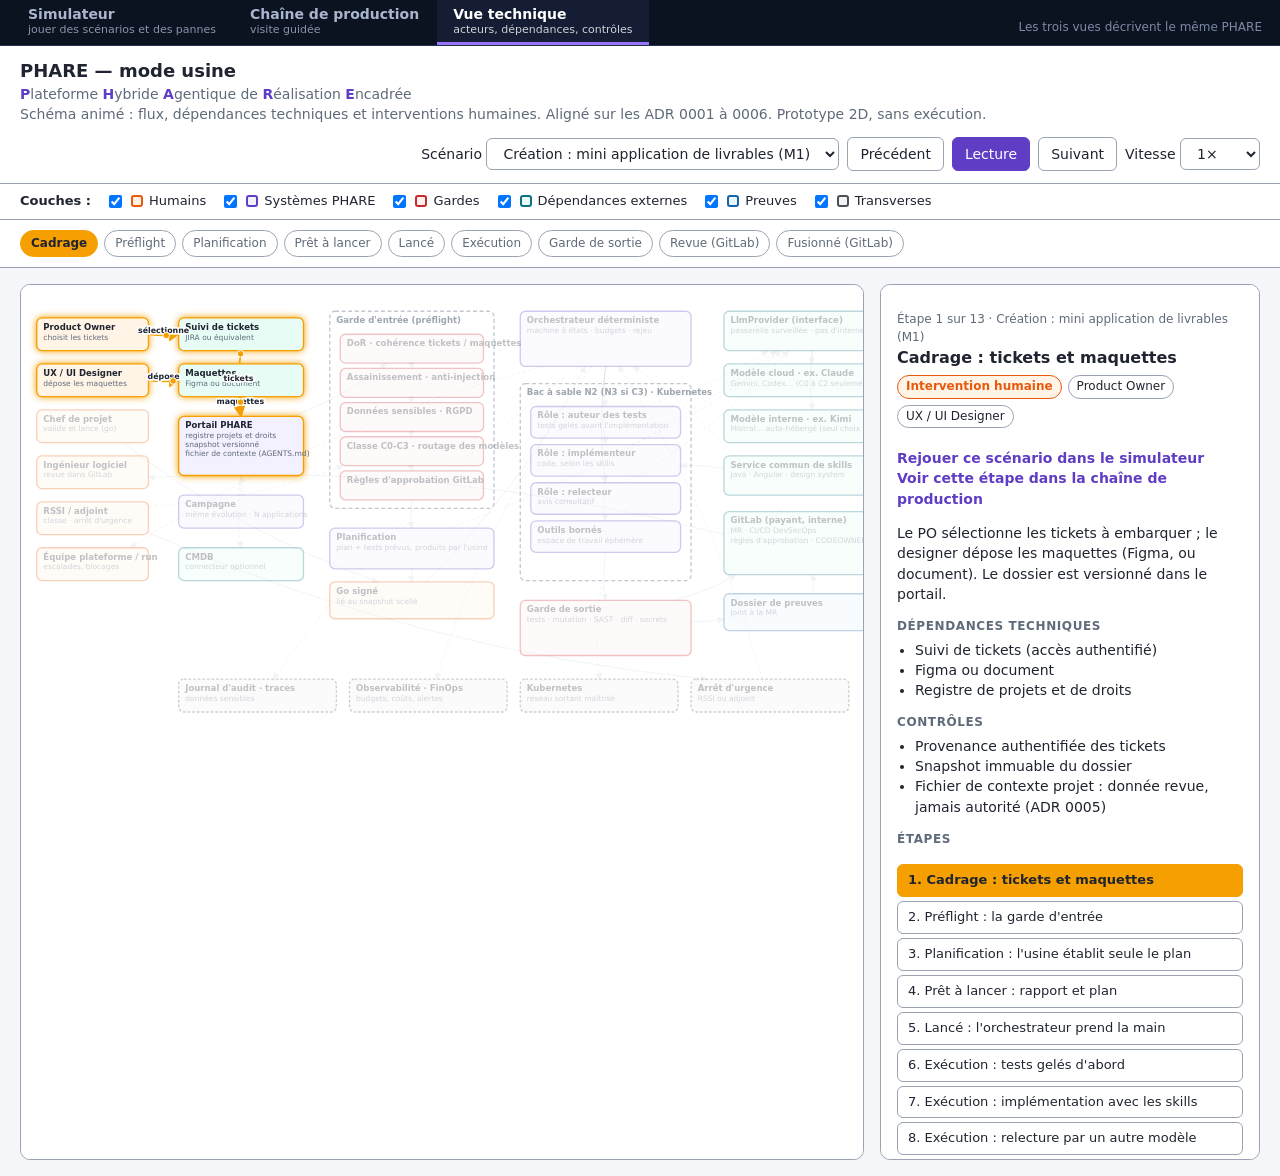
==== index.html @ 9cb36411 "Prototype 2D de PHARE : simulateur, chaîne de production, vue technique Site statique sans dépendanc" ====
<!doctype html>
<html lang="fr">
<head>
<meta charset="utf-8">
<meta name="viewport" content="width=device-width, initial-scale=1">
<title>PHARE — schéma animé du mode usine</title>
<link rel="stylesheet" href="nav.css">
<link rel="stylesheet" href="style.css">
</head>
<body>
<nav class="viewnav" aria-label="Vues du prototype">
  <a href="simulateur.html"><b>Simulateur</b><span>jouer des scénarios et des pannes</span></a>
  <a href="usine.html"><b>Chaîne de production</b><span>visite guidée</span></a>
  <a href="index.html" aria-current="page"><b>Vue technique</b><span>acteurs, dépendances, contrôles</span></a>
  <span class="spacer"></span>
  <span class="hint">Les trois vues décrivent le même PHARE</span>
</nav>
<header>
  <div>
    <h1>PHARE — mode usine</h1>
    <p class="acro"><b>P</b>lateforme <b>H</b>ybride <b>A</b>gentique de <b>R</b>éalisation <b>E</b>ncadrée</p>
    <p>Schéma animé : flux, dépendances techniques et interventions humaines. Aligné sur les ADR 0001 à 0006. Prototype 2D, sans exécution.</p>
  </div>
  <div class="controls">
    <label>Scénario <select id="scenario" aria-label="Scénario"></select></label>
    <button id="prev" type="button">Précédent</button>
    <button id="play" type="button" class="primary">Lecture</button>
    <button id="next" type="button">Suivant</button>
    <label>Vitesse
      <select id="speed" aria-label="Vitesse">
        <option value="0.5">0,5×</option>
        <option value="1" selected>1×</option>
        <option value="2">2×</option>
      </select>
    </label>
  </div>
</header>

<div class="layers" aria-label="Couches affichées">
  <strong>Couches :</strong>
  <label><input type="checkbox" data-layer="human" checked><span class="swatch" style="border-color:var(--human);background:var(--human-bg)"></span> Humains</label>
  <label><input type="checkbox" data-layer="system" checked><span class="swatch" style="border-color:var(--system);background:var(--system-bg)"></span> Systèmes PHARE</label>
  <label><input type="checkbox" data-layer="guard" checked><span class="swatch" style="border-color:var(--guard);background:var(--guard-bg)"></span> Gardes</label>
  <label><input type="checkbox" data-layer="external" checked><span class="swatch" style="border-color:var(--external);background:var(--external-bg)"></span> Dépendances externes</label>
  <label><input type="checkbox" data-layer="data" checked><span class="swatch" style="border-color:var(--data);background:var(--data-bg)"></span> Preuves</label>
  <label><input type="checkbox" data-layer="transverse" checked><span class="swatch" style="border-color:var(--transverse);background:var(--transverse-bg)"></span> Transverses</label>
</div>

<div class="states" id="states" aria-label="États du cycle de vie"></div>

<main>
  <div class="stage">
    <svg id="canvas" viewBox="0 0 1370 690" role="img" aria-label="Schéma du fonctionnement de PHARE"></svg>
  </div>
  <aside class="side">
    <div id="step-count" class="hint"></div>
    <h2 id="step-title"></h2>
    <div id="step-who"></div>
    <p><a id="to-sim" class="xlink" href="simulateur.html">Rejouer ce scénario dans le simulateur</a><br><a id="to-usine" class="xlink" href="usine.html">Voir cette étape dans la chaîne de production</a></p>
    <p id="step-text"></p>
    <h3>Dépendances techniques</h3>
    <ul id="step-deps"></ul>
    <h3>Contrôles</h3>
    <ul id="step-ctrl"></ul>
    <h3>Étapes</h3>
    <div class="steps" id="step-list"></div>
    <p class="hint">Raccourcis : flèches gauche et droite, barre d'espace pour la lecture.</p>
  </aside>
</main>

<script src="data.js"></script>
<script src="app.js"></script>
</body>
</html>
---- nav.css ----
/* Barre de navigation commune aux trois vues du prototype */
.viewnav { display: flex; flex-wrap: wrap; align-items: stretch; gap: 2px; padding: 0 12px; background: #0b1220; border-bottom: 1px solid #26334f; font: 14px/1.2 system-ui, -apple-system, "Segoe UI", Roboto, sans-serif; z-index: 20; }
.viewnav a { display: flex; flex-direction: column; justify-content: center; padding: 6px 16px; color: #aab6cf; text-decoration: none; border-bottom: 3px solid transparent; }
.viewnav a b { font-size: 14px; color: inherit; }
.viewnav a span { font-size: 11px; opacity: .8; }
.viewnav a:hover { color: #fff; background: #111a2e; }
.viewnav a[aria-current="page"] { color: #fff; border-bottom-color: #9775fa; background: #141d33; }
.viewnav .spacer { flex: 1; }
.viewnav .hint { align-self: center; color: #7d8aa6; font-size: 12px; padding-right: 6px; }
@media (max-width: 640px) { .viewnav a span { display: none; } .viewnav .hint { display: none; } }
---- style.css ----
:root {
  --bg: #f5f6fa;
  --panel: #ffffff;
  --ink: #1f2430;
  --muted: #5f6b7a;
  --line: #9aa3b2;
  --human: #e8590c;
  --human-bg: #fff4e6;
  --system: #5f3dc4;
  --system-bg: #f3f0ff;
  --guard: #c92a2a;
  --guard-bg: #fff0f0;
  --external: #0b7285;
  --external-bg: #e6fcf5;
  --data: #1864ab;
  --data-bg: #e7f5ff;
  --transverse: #495057;
  --transverse-bg: #f1f3f5;
  --active: #f59f00;
}
@media (prefers-color-scheme: dark) {
  :root {
    --bg: #12151c; --panel: #1b2029; --ink: #e8ebf2; --muted: #9aa5b5; --line: #6b7587;
    --human-bg: #3a2414; --system-bg: #24204a; --guard-bg: #3a1818; --external-bg: #12302c; --data-bg: #14283f; --transverse-bg: #262b34;
  }
}
* { box-sizing: border-box; }
body { margin: 0; background: var(--bg); color: var(--ink); font: 14px/1.45 system-ui, -apple-system, "Segoe UI", Roboto, sans-serif; }
header { padding: 12px 20px; display: flex; flex-wrap: wrap; gap: 12px 24px; align-items: center; border-bottom: 1px solid var(--line); background: var(--panel); }
header h1 { margin: 0; font-size: 18px; }
header p { margin: 0; color: var(--muted); }
.controls { display: flex; flex-wrap: wrap; gap: 8px; align-items: center; margin-left: auto; }
button, select { font: inherit; padding: 6px 12px; border: 1px solid var(--line); border-radius: 6px; background: var(--panel); color: var(--ink); cursor: pointer; }
button:hover, select:hover { border-color: var(--active); }
button.primary { background: var(--system); color: #fff; border-color: var(--system); }
.layers { display: flex; flex-wrap: wrap; gap: 4px 14px; padding: 8px 20px; border-bottom: 1px solid var(--line); background: var(--panel); font-size: 13px; }
.layers label { display: inline-flex; align-items: center; gap: 6px; cursor: pointer; }
.swatch { width: 12px; height: 12px; border-radius: 3px; border: 2px solid; display: inline-block; }
.states { display: flex; flex-wrap: wrap; gap: 6px; padding: 10px 20px; background: var(--panel); border-bottom: 1px solid var(--line); }
.state { padding: 4px 10px; border-radius: 999px; border: 1px solid var(--line); color: var(--muted); font-size: 12px; }
.state.past { background: var(--system-bg); color: var(--system); border-color: var(--system); }
.state.current { background: var(--active); color: #1f2430; border-color: var(--active); font-weight: 600; }
main { display: grid; grid-template-columns: minmax(0, 1fr) 380px; gap: 16px; padding: 16px 20px; }
@media (max-width: 1100px) { main { grid-template-columns: 1fr; } }
.stage { background: var(--panel); border: 1px solid var(--line); border-radius: 10px; overflow: auto; }
svg { display: block; width: 100%; height: auto; min-width: 900px; }
.side { background: var(--panel); border: 1px solid var(--line); border-radius: 10px; padding: 16px; align-self: start; position: sticky; top: 12px; max-height: calc(100vh - 24px); overflow: auto; }
.side h2 { margin: 0 0 6px; font-size: 16px; }
.badge { display: inline-block; padding: 2px 8px; border-radius: 999px; font-size: 12px; margin: 0 6px 6px 0; border: 1px solid var(--line); }
.badge.human { background: var(--human-bg); color: var(--human); border-color: var(--human); font-weight: 600; }
.badge.auto { background: var(--system-bg); color: var(--system); border-color: var(--system); }
.side h3 { margin: 14px 0 4px; font-size: 12px; text-transform: uppercase; letter-spacing: .05em; color: var(--muted); }
.side ul { margin: 0; padding-left: 18px; }
.steps { margin-top: 16px; display: grid; gap: 4px; }
.steps button { text-align: left; padding: 6px 10px; font-size: 13px; }
.steps button.on { border-color: var(--active); background: var(--active); color: #1f2430; font-weight: 600; }
.hint { color: var(--muted); font-size: 12px; margin-top: 10px; }
.xlink { color: var(--system); font-weight: 700; text-decoration: none; }
.xlink:hover { text-decoration: underline; }

/* SVG */
.node rect { stroke-width: 2; rx: 8; transition: opacity .25s, filter .25s; }
.node text { fill: var(--ink); font-size: 13px; pointer-events: none; }
.node .sub { fill: var(--muted); font-size: 11.5px; }
.node.k-human rect { fill: var(--human-bg); stroke: var(--human); }
.node.k-system rect { fill: var(--system-bg); stroke: var(--system); }
.node.k-guard rect { fill: var(--guard-bg); stroke: var(--guard); }
.node.k-external rect { fill: var(--external-bg); stroke: var(--external); }
.node.k-data rect { fill: var(--data-bg); stroke: var(--data); }
.node.k-transverse rect { fill: var(--transverse-bg); stroke: var(--transverse); stroke-dasharray: 4 3; }
.node.k-container rect { fill: none; stroke: var(--line); stroke-dasharray: 6 4; }
.node.k-container text { fill: var(--muted); font-weight: 600; }
.edge { fill: none; stroke: var(--line); stroke-width: 1.5; opacity: .55; }
.edge.dashed { stroke-dasharray: 5 4; }
.edge-label { fill: var(--ink); font-size: 12px; font-weight: 600; opacity: 0; transition: opacity .2s; paint-order: stroke; stroke: var(--panel); stroke-width: 5px; stroke-linejoin: round; }
svg.has-active .node { opacity: .28; }
svg.has-active .node.active { opacity: 1; }
svg.has-active .node.active rect { filter: drop-shadow(0 0 6px var(--active)); stroke: var(--active); }
svg.has-active .node.k-container.active rect { filter: none; }
svg.has-active .node.k-container { opacity: .6; }
svg.has-active .edge { opacity: .12; }
svg.has-active .edge.active { opacity: 1; stroke: var(--active); stroke-width: 2.5; }
svg.has-active .edge-label.active { opacity: 1; }
.node.k-human.active rect { animation: pulse 1.4s ease-in-out infinite; }
@keyframes pulse { 0%,100% { stroke-width: 2; } 50% { stroke-width: 5; } }
.dot { fill: var(--active); stroke: #fff; stroke-width: 1.5; }
svg.hide-human .node.k-human, svg.hide-system .node.k-system, svg.hide-guard .node.k-guard,
svg.hide-external .node.k-external, svg.hide-data .node.k-data, svg.hide-transverse .node.k-transverse { display: none; }
svg.hide-human .edge.f-human, svg.hide-system .edge.f-system, svg.hide-guard .edge.f-guard,
svg.hide-external .edge.f-external, svg.hide-data .edge.f-data, svg.hide-transverse .edge.f-transverse { display: none; }
@media (prefers-reduced-motion: reduce) { .node.k-human.active rect { animation: none; } }

header p.acro b { color: var(--system); font-weight: 800; }
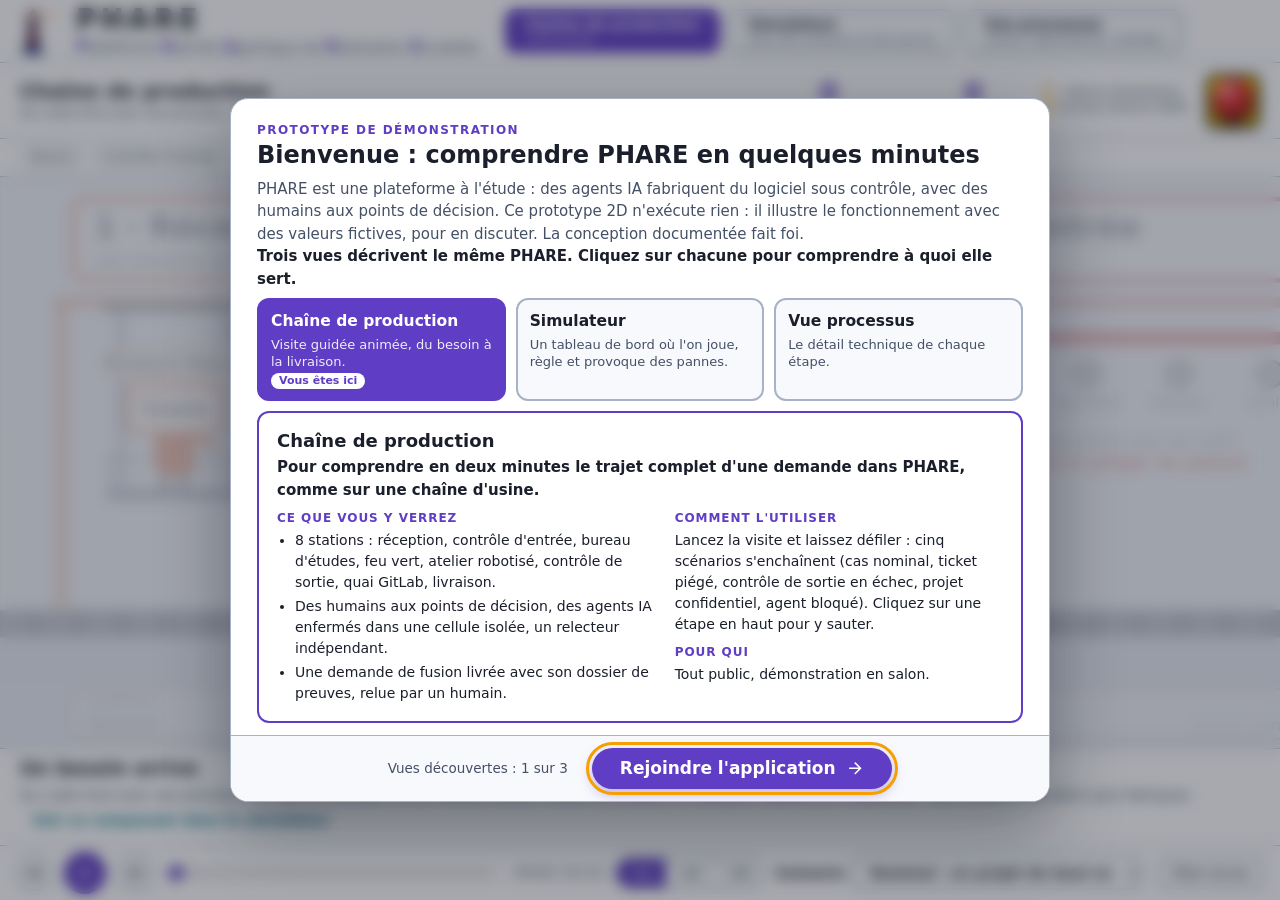
==== commit 100ce1a7: "Refonte des trois vues : gabarit commun, lecteur partagé, accueil modal - La chaîne de production de" ====
--- a/index.html
+++ b/index.html
@@ -3,72 +3,54 @@
 <head>
 <meta charset="utf-8">
 <meta name="viewport" content="width=device-width, initial-scale=1">
-<title>PHARE — schéma animé du mode usine</title>
-<link rel="stylesheet" href="nav.css">
-<link rel="stylesheet" href="style.css">
+<title>PHARE — l'usine de développement</title>
+<link rel="icon" type="image/svg+xml" href="phare_icon.svg">
+<link rel="stylesheet" href="shell.css">
+<link rel="stylesheet" href="usine.css">
 </head>
 <body>
-<nav class="viewnav" aria-label="Vues du prototype">
-  <a href="simulateur.html"><b>Simulateur</b><span>jouer des scénarios et des pannes</span></a>
-  <a href="usine.html"><b>Chaîne de production</b><span>visite guidée</span></a>
-  <a href="index.html" aria-current="page"><b>Vue technique</b><span>acteurs, dépendances, contrôles</span></a>
-  <span class="spacer"></span>
-  <span class="hint">Les trois vues décrivent le même PHARE</span>
-</nav>
-<header>
-  <div>
-    <h1>PHARE — mode usine</h1>
-    <p class="acro"><b>P</b>lateforme <b>H</b>ybride <b>A</b>gentique de <b>R</b>éalisation <b>E</b>ncadrée</p>
-    <p>Schéma animé : flux, dépendances techniques et interventions humaines. Aligné sur les ADR 0001 à 0006. Prototype 2D, sans exécution.</p>
+<div id="site-header"></div>
+<header class="viewbar">
+  <div class="viewbar-title">
+    <h1>Chaîne de production</h1>
+    <p>Du code livré avec ses preuves, relu par un humain</p>
   </div>
-  <div class="controls">
-    <label>Scénario <select id="scenario" aria-label="Scénario"></select></label>
-    <button id="prev" type="button">Précédent</button>
-    <button id="play" type="button" class="primary">Lecture</button>
-    <button id="next" type="button">Suivant</button>
-    <label>Vitesse
-      <select id="speed" aria-label="Vitesse">
-        <option value="0.5">0,5×</option>
-        <option value="1" selected>1×</option>
-        <option value="2">2×</option>
-      </select>
-    </label>
+  <div class="viewbar-right">
+    <div class="counters">
+      <div><span id="c-human">0</span><small>interventions humaines</small></div>
+      <div><span id="c-check">0</span><small>contrôles franchis</small></div>
+      <div class="fake">valeurs illustratives,<br>aucune mesure réelle</div>
+    </div>
+    <div class="room">
+      <div class="plate"><button id="stop" type="button" class="cap" title="Arrêt d'urgence (RSSI ou adjoint)" aria-label="Arrêt d'urgence"></button></div>
+      <small>Arrêt d'urgence · RSSI ou adjoint</small>
+    </div>
   </div>
 </header>
+<div class="states" id="states" aria-label="Étapes de la fabrication"></div>
 
-<div class="layers" aria-label="Couches affichées">
-  <strong>Couches :</strong>
-  <label><input type="checkbox" data-layer="human" checked><span class="swatch" style="border-color:var(--human);background:var(--human-bg)"></span> Humains</label>
-  <label><input type="checkbox" data-layer="system" checked><span class="swatch" style="border-color:var(--system);background:var(--system-bg)"></span> Systèmes PHARE</label>
-  <label><input type="checkbox" data-layer="guard" checked><span class="swatch" style="border-color:var(--guard);background:var(--guard-bg)"></span> Gardes</label>
-  <label><input type="checkbox" data-layer="external" checked><span class="swatch" style="border-color:var(--external);background:var(--external-bg)"></span> Dépendances externes</label>
-  <label><input type="checkbox" data-layer="data" checked><span class="swatch" style="border-color:var(--data);background:var(--data-bg)"></span> Preuves</label>
-  <label><input type="checkbox" data-layer="transverse" checked><span class="swatch" style="border-color:var(--transverse);background:var(--transverse-bg)"></span> Transverses</label>
+<div id="stagewrap" class="stagewrap">
+  <div id="viewport" class="viewport" aria-label="Chaîne de production, faire défiler horizontalement">
+    <svg id="scene" role="img" aria-label="Chaîne de production du logiciel : réception, contrôle d'entrée, bureau d'études, feu vert, atelier robotisé, contrôle de sortie, quai GitLab, livraison"></svg>
+  </div>
 </div>
 
-<div class="states" id="states" aria-label="États du cycle de vie"></div>
+<div id="transition" class="transition" aria-live="polite">
+  <div class="tcard"><small id="t-count"></small><strong id="t-title"></strong><span id="t-sub"></span><i></i></div>
+</div>
 
-<main>
-  <div class="stage">
-    <svg id="canvas" viewBox="0 0 1370 690" role="img" aria-label="Schéma du fonctionnement de PHARE"></svg>
+<div id="banner" class="banner" hidden>ARRÊT D'URGENCE : la chaîne est à l'arrêt, rien ne part.</div>
+
+<footer class="hud bottom">
+  <div class="caption">
+    <strong id="cap-title"></strong>
+    <span id="cap-sub"></span>
+    <a id="cap-link" class="link" href="simulateur.html">Voir ce composant dans le simulateur</a>
   </div>
-  <aside class="side">
-    <div id="step-count" class="hint"></div>
-    <h2 id="step-title"></h2>
-    <div id="step-who"></div>
-    <p><a id="to-sim" class="xlink" href="simulateur.html">Rejouer ce scénario dans le simulateur</a><br><a id="to-usine" class="xlink" href="usine.html">Voir cette étape dans la chaîne de production</a></p>
-    <p id="step-text"></p>
-    <h3>Dépendances techniques</h3>
-    <ul id="step-deps"></ul>
-    <h3>Contrôles</h3>
-    <ul id="step-ctrl"></ul>
-    <h3>Étapes</h3>
-    <div class="steps" id="step-list"></div>
-    <p class="hint">Raccourcis : flèches gauche et droite, barre d'espace pour la lecture.</p>
-  </aside>
-</main>
+  <div id="player"></div>
+</footer>
 
-<script src="data.js"></script>
-<script src="app.js"></script>
+<script src="shell.js"></script>
+<script src="usine.js"></script>
 </body>
 </html>
--- a/shell.css
+++ b/shell.css
@@ -0,0 +1,125 @@
+/* Éléments communs aux trois vues : barre de navigation (marque PHARE en tête) et lecteur façon vidéo. Thème blanc. */
+:root {
+  --sh-ink: #1a1f2b; --sh-muted: #445066; --sh-line: #a7b2c7; --sh-panel: #ffffff; --sh-soft: #f8f9fc;
+  --sh-accent: #5f3dc4; --sh-accent-bg: #f3f0ff; --sh-focus: #f59f00;
+  color-scheme: light;
+}
+
+/* ---------- Barre de navigation ---------- */
+.shell { display: flex; flex-wrap: wrap; align-items: center; gap: 6px 26px; padding: 6px 18px; background: var(--sh-panel); border-bottom: 1px solid var(--sh-line); font: 14px/1.2 system-ui, -apple-system, "Segoe UI", Roboto, sans-serif; color: var(--sh-ink); z-index: 20; }
+.shell-brand { display: flex; align-items: center; gap: 12px; color: var(--sh-ink); text-decoration: none; }
+.shell-logo-img { display: block; width: 46px; height: 47px; flex: none; }
+.shell-brandtext { display: flex; flex-direction: column; }
+.shell-logo { font-size: 28px; font-weight: 800; letter-spacing: .14em; line-height: 1; }
+.shell-acro { margin-top: 4px; font-size: 14px; color: var(--sh-muted); letter-spacing: .01em; }
+.shell-acro b { color: var(--sh-accent); font-weight: 800; font-size: 15px; }
+.shell-nav { display: flex; flex-wrap: wrap; gap: 8px; }
+.shell-nav a { display: flex; flex-direction: column; justify-content: center; padding: 5px 18px; border: 2px solid var(--sh-line); border-radius: 10px; background: var(--sh-soft); color: var(--sh-ink); text-decoration: none; box-shadow: 0 2px 0 rgba(31, 36, 48, .12); transition: transform .12s, box-shadow .12s, border-color .12s, background .12s; }
+.shell-nav a b { font-size: 14.5px; }
+.shell-nav a span { font-size: 11px; color: var(--sh-muted); }
+.shell-nav a:not([aria-current]):hover { border-color: var(--sh-accent); background: var(--sh-accent-bg); transform: translateY(-1px); box-shadow: 0 3px 0 rgba(95, 61, 196, .35); }
+.shell-nav a:not([aria-current]):active { transform: translateY(1px); box-shadow: none; }
+.shell-nav a[aria-current="page"] { background: var(--sh-accent); border-color: var(--sh-accent); color: #fff; box-shadow: none; cursor: default; }
+.shell-nav a[aria-current="page"] span { color: rgba(255, 255, 255, .85); }
+.shell-nav a:focus-visible, .shell-brand:focus-visible { outline: 3px solid var(--sh-focus); outline-offset: 2px; }
+.shell-hint { margin-left: auto; color: var(--sh-muted); font-size: 12px; }
+@media (max-width: 1500px) { .shell-hint { display: none; } }
+@media (max-width: 760px) { .shell-nav a span { display: none; } .shell-nav a { padding: 7px 12px; } .shell-acro { display: none; } }
+@media (max-height: 760px) { .shell { padding: 4px 16px; } .shell-logo { font-size: 22px; } .shell-logo-img { width: 38px; height: 39px; } .shell-acro { font-size: 12.5px; margin-top: 2px; } .shell-nav a { padding: 4px 14px; } }
+
+/* ---------- Lecteur : précédent, lecture, suivant, curseur, temps, vitesses ---------- */
+.player { display: flex; flex-wrap: wrap; align-items: center; gap: 6px 12px; padding: 6px 16px; background: var(--sh-panel); border-top: 1px solid var(--sh-line); font: 14px/1.2 system-ui, -apple-system, "Segoe UI", Roboto, sans-serif; color: var(--sh-ink); }
+.player .pbtn { display: grid; place-items: center; width: 36px; height: 36px; padding: 0; border: 2px solid var(--sh-line); border-radius: 50%; background: var(--sh-panel); color: var(--sh-ink); cursor: pointer; }
+.player .pbtn svg { width: 20px; height: 20px; min-width: 0; fill: currentColor; pointer-events: none; }
+.player .pbtn:hover:not(:disabled) { border-color: var(--sh-accent); color: var(--sh-accent); }
+.player .pbtn:disabled { opacity: .35; cursor: default; }
+.player .pbtn.main { width: 42px; height: 42px; background: var(--sh-accent); border-color: var(--sh-accent); color: #fff; }
+.player .pbtn.main:hover { background: #4c2fa8; border-color: #4c2fa8; color: #fff; }
+.player .pbtn:focus-visible, .player .pspeed button:focus-visible { outline: 3px solid var(--sh-focus); outline-offset: 2px; }
+.player .pscrub { flex: 1 1 220px; min-width: 120px; accent-color: var(--sh-accent); }
+.player .pclock { min-width: 96px; text-align: right; color: var(--sh-muted); font-size: 13px; font-variant-numeric: tabular-nums; }
+.player .pspeed { display: inline-flex; border: 2px solid var(--sh-line); border-radius: 999px; overflow: hidden; }
+.player .pspeed button { padding: 6px 13px; border: 0; border-radius: 0; background: var(--sh-panel); color: var(--sh-muted); font-weight: 700; cursor: pointer; }
+.player .pspeed button + button { border-left: 1px solid var(--sh-line); }
+.player .pspeed button:hover { background: var(--sh-accent-bg); color: var(--sh-accent); }
+.player .pspeed button.on { background: var(--sh-accent); color: #fff; }
+.player-extras { display: flex; flex-wrap: wrap; align-items: center; gap: 8px 16px; margin-left: auto; }
+.player-extras label { display: inline-flex; align-items: center; gap: 6px; color: var(--sh-ink); }
+@media (max-height: 760px) { .player { padding: 5px 14px; } .player .pbtn { width: 34px; height: 34px; } .player .pbtn.main { width: 40px; height: 40px; } }
+@media (prefers-reduced-motion: reduce) { .shell-nav a { transition: none; } }
+
+/* ---------- Barre de la vue (même place, même aspect sur les trois pages) ---------- */
+.viewbar { display: flex; flex-wrap: wrap; align-items: center; gap: 6px 24px; min-height: 76px; padding: 6px 20px; background: var(--sh-panel); border-bottom: 1px solid var(--sh-line); font: 14px/1.3 system-ui, -apple-system, "Segoe UI", Roboto, sans-serif; color: var(--sh-ink); }
+.viewbar-title { flex: 0 1 340px; min-width: 0; }
+.viewbar .viewbar-title h1 { margin: 0; font-size: 20px; letter-spacing: .02em; line-height: 1.2; }
+.viewbar .viewbar-title p { margin: 2px 0 0; color: var(--sh-muted); font-size: 13px; line-height: 1.3; }
+.viewbar-right { flex: 1 1 520px; display: flex; flex-wrap: wrap; align-items: center; justify-content: flex-end; gap: 6px 18px; min-width: 0; }
+
+/* ---------- Bandeau des étapes du cycle de vie ---------- */
+.states { display: flex; flex-wrap: wrap; gap: 6px; padding: 6px 20px; background: var(--sh-panel); border-bottom: 1px solid var(--sh-line); font: 13px/1.3 system-ui, -apple-system, "Segoe UI", Roboto, sans-serif; z-index: 4; }
+.states .state { padding: 3px 10px; border-radius: 999px; border: 1px solid var(--sh-line); background: var(--sh-panel); color: var(--sh-muted); font: inherit; font-size: 13px; line-height: 1.3; }
+.states button.state { cursor: pointer; }
+.states button.state:hover:not(:disabled) { border-color: var(--sh-accent); color: var(--sh-accent); background: var(--sh-accent-bg); }
+.states button.state:focus-visible { outline: 3px solid var(--sh-focus); outline-offset: 2px; }
+.states button.state:disabled { opacity: .45; cursor: default; }
+.states .state.past { background: var(--sh-accent-bg); color: var(--sh-accent); border-color: var(--sh-accent); }
+.states .state.current, .states button.state.current:hover:not(:disabled) { background: var(--sh-focus); color: #1f2430; border-color: var(--sh-focus); font-weight: 700; }
+
+/* ---------- Commandes à droite du lecteur : scénario, option propre à la vue, plein écran ---------- */
+.player .player-extras select, .player .player-extras .pfull { padding: 6px 12px; border: 2px solid var(--sh-line); border-radius: 8px; background: var(--sh-panel); color: var(--sh-ink); font: inherit; cursor: pointer; }
+.player .player-extras select { width: 290px; }
+.player .player-extras select:hover, .player .player-extras .pfull:hover { border-color: var(--sh-accent); }
+.player .player-extras select:focus-visible, .player .player-extras .pfull:focus-visible { outline: 3px solid var(--sh-focus); outline-offset: 2px; }
+.player .player-extras .pscen { display: inline-flex; align-items: center; gap: 8px; color: var(--sh-ink); font-weight: 600; }
+.player .player-extras .chk { color: var(--sh-ink); font-size: 14px; }
+
+/* ---------- Bouton de lancement, centré sur la scène à l'entrée (même composant sur les trois vues) ---------- */
+.cta-host { position: relative; }
+.cta-veil { position: absolute; inset: 0; z-index: 15; display: flex; flex-direction: column; align-items: center; justify-content: center; gap: 22px; padding: 12px; overflow: auto; background: rgba(244, 246, 251, .72); pointer-events: none; }
+.cta-veil[hidden] { display: none; }
+.cta-btn { pointer-events: auto; display: inline-flex; align-items: center; gap: 14px; padding: 18px 42px; border: 0; border-radius: 999px; background: var(--sh-accent); color: #fff; font: 800 clamp(20px, 2.2vw, 30px)/1 system-ui, -apple-system, "Segoe UI", Roboto, sans-serif; cursor: pointer; box-shadow: 0 10px 30px rgba(95, 61, 196, .45), 0 0 0 6px rgba(95, 61, 196, .2); animation: ctapulse 2s ease-in-out infinite; }
+.cta-btn svg { width: 1.15em; height: 1.15em; min-width: 0; fill: #fff; }
+.cta-btn:hover { background: #4c2fa8; }
+.cta-btn:focus-visible { outline: 4px solid var(--sh-focus); outline-offset: 4px; }
+@keyframes ctapulse { 0%, 100% { box-shadow: 0 10px 30px rgba(95, 61, 196, .45), 0 0 0 6px rgba(95, 61, 196, .2); } 50% { box-shadow: 0 10px 30px rgba(95, 61, 196, .45), 0 0 0 16px rgba(95, 61, 196, .1); } }
+@media (prefers-reduced-motion: reduce) { .cta-btn { animation: none; } }
+
+/* ---------- Fenêtre d'accueil (modale, première arrivée) : la page derrière est floutée ---------- */
+.onb-screen { position: fixed; inset: 0; z-index: 60; display: flex; align-items: center; justify-content: center; padding: 16px; background: rgba(26, 31, 43, .38); -webkit-backdrop-filter: blur(7px); backdrop-filter: blur(7px); font: 15px/1.5 system-ui, -apple-system, "Segoe UI", Roboto, sans-serif; color: var(--sh-ink); }
+.onb-screen[hidden] { display: none; }
+.onb-modal { display: flex; flex-direction: column; width: min(820px, 100%); max-height: 100%; background: var(--sh-panel); border: 1px solid var(--sh-line); border-radius: 18px; box-shadow: 0 24px 70px rgba(15, 20, 35, .4); overflow: hidden; }
+.onb-body { flex: 1; min-height: 0; overflow: auto; padding: 22px 26px 12px; }
+.onb-inner p { margin: 0; }
+.onb-kicker { color: var(--sh-accent); font-size: 12px; font-weight: 800; letter-spacing: .12em; text-transform: uppercase; }
+.onb-inner .onb-title { margin: 2px 0 8px; font-size: 24px; line-height: 1.2; }
+.onb-why { color: var(--sh-muted); }
+.onb-ask { margin-top: 12px; font-weight: 700; }
+.onb-tabs { display: grid; grid-template-columns: repeat(3, 1fr); gap: 10px; margin-top: 8px; }
+.onb-tab { position: relative; display: flex; flex-direction: column; align-items: flex-start; gap: 2px; min-height: 78px; padding: 10px 12px; border: 2px solid var(--sh-line); border-radius: 12px; background: var(--sh-soft); color: var(--sh-ink); font: inherit; text-align: left; cursor: pointer; transition: border-color .12s, background .12s; }
+.onb-tab b { font-size: 15.5px; }
+.onb-tab span { color: var(--sh-muted); font-size: 13px; line-height: 1.35; }
+.onb-tab em { margin-top: auto; padding: 0 8px; border-radius: 999px; background: var(--sh-ink); color: #fff; font-size: 11px; font-style: normal; font-weight: 700; }
+.onb-tab:hover { border-color: var(--sh-accent); background: var(--sh-accent-bg); }
+.onb-tab.sel { border-color: var(--sh-accent); background: var(--sh-accent); color: #fff; }
+.onb-tab.sel span { color: rgba(255, 255, 255, .9); }
+.onb-tab.sel em { background: #fff; color: var(--sh-accent); }
+.onb-tab.seen:not(.sel)::after { content: "\2713  lu"; position: absolute; top: 8px; right: 10px; color: #2b8a3e; font-size: 12px; font-weight: 800; }
+.onb-tab:focus-visible, .onb-go:focus-visible, .onb-open:focus-visible { outline: 3px solid var(--sh-focus); outline-offset: 3px; }
+.onb-panel { margin-top: 10px; padding: 14px 18px; border: 2px solid var(--sh-accent); border-radius: 12px; background: var(--sh-panel); }
+.onb-panel h3 { margin: 0 0 2px; font-size: 18px; }
+.onb-lead { font-weight: 600; }
+.onb-cols { display: grid; grid-template-columns: 1.15fr 1fr; gap: 20px; margin-top: 8px; font-size: 14px; }
+.onb-cols h4 { margin: 8px 0 3px; color: var(--sh-accent); font-size: 12px; letter-spacing: .08em; text-transform: uppercase; }
+.onb-cols h4:first-child { margin-top: 0; }
+.onb-cols ul { margin: 0; padding-left: 18px; }
+.onb-cols li { margin-bottom: 3px; }
+.onb-cols p { margin: 0; }
+.onb-open { display: inline-block; margin-top: 8px; color: var(--sh-accent); font-weight: 700; font-size: 14px; }
+.onb-foot { flex: none; display: flex; flex-wrap: wrap; align-items: center; justify-content: center; gap: 10px 24px; padding: 12px 24px; background: var(--sh-soft); border-top: 1px solid var(--sh-line); }
+.onb-count { color: var(--sh-muted); font-size: 13.5px; }
+.onb-go { display: inline-flex; align-items: center; gap: 10px; padding: 11px 28px; border: 0; border-radius: 999px; background: var(--sh-accent); color: #fff; font: 800 17px/1 system-ui, -apple-system, "Segoe UI", Roboto, sans-serif; cursor: pointer; box-shadow: 0 5px 14px rgba(95, 61, 196, .4); }
+.onb-go:hover { background: #4c2fa8; }
+.onb-go svg { width: 1.1em; height: 1.1em; min-width: 0; fill: #fff; }
+@media (max-height: 700px) { .onb-body { padding: 14px 20px 8px; } .onb-inner .onb-title { font-size: 20px; } .onb-ask { margin-top: 8px; } .onb-tab { min-height: 64px; } .onb-tab span { display: none; } }
+@media (max-width: 720px) { .onb-tabs, .onb-cols { grid-template-columns: 1fr; } }
+@media (prefers-reduced-motion: reduce) { .onb-tab { transition: none; } }
--- a/usine.css
+++ b/usine.css
@@ -0,0 +1,68 @@
+:root {
+  --ink: #1a1f2b; --muted: #445066; --bg: #eef1f7; --panel: #ffffff; --line: #a7b2c7;
+  --human: #d9480f; --system: #5f3dc4; --guard: #c92a2a; --ext: #0b7285; --ok: #2b8a3e; --accent: #f59f00;
+}
+* { box-sizing: border-box; }
+html, body { height: 100%; margin: 0; }
+body { background: var(--bg); color: var(--ink); font: 16px/1.4 system-ui, -apple-system, "Segoe UI", Roboto, sans-serif; display: flex; flex-direction: column; overflow: hidden; }
+
+.hud { background: var(--panel); border-color: var(--line); border-style: solid; border-width: 0; padding: 6px 20px; display: flex; flex-wrap: wrap; gap: 6px 18px; align-items: center; z-index: 5; }
+.hud.top { border-bottom-width: 1px; }
+.hud.bottom { border-top-width: 1px; flex-direction: column; flex-wrap: nowrap; align-items: stretch; gap: 0; padding: 0; }
+.hud.bottom > * { flex: none; }
+.hud.bottom .caption { padding: 8px 20px 4px; }
+.counters { display: flex; gap: 20px; }
+.counters div { text-align: center; line-height: 1.1; }
+.counters span { display: block; font-size: 26px; font-weight: 800; color: var(--system); }
+.counters small { color: var(--muted); font-size: 12px; }
+.room { text-align: center; display: flex; flex-direction: column; align-items: center; }
+.room small { display: none; }
+.plate { width: 54px; height: 54px; border-radius: 9px; background: #f2c200; border: 3px solid #161616; display: grid; place-items: center; box-shadow: 0 3px 8px rgba(0,0,0,.25); }
+.cap { width: 40px; height: 40px; border: 0; padding: 0; border-radius: 50%; cursor: pointer; background: radial-gradient(circle at 34% 28%, #ff9a9a 0%, #e03131 38%, #a61e1e 72%, #7a1212 100%); box-shadow: 0 5px 0 #5c0d0d, 0 8px 8px rgba(0,0,0,.4); transform: translateY(-3px); transition: transform .09s, box-shadow .09s; }
+.cap:active, .cap.latched { transform: translateY(3px); box-shadow: 0 1px 0 #5c0d0d, 0 2px 4px rgba(0,0,0,.4); }
+.cap.latched { filter: brightness(.85); }
+
+.stagewrap { flex: 1; min-height: 0; display: flex; flex-direction: column; }
+.viewport { flex: 1; min-height: 0; overflow-x: auto; overflow-y: hidden; cursor: grab; background: linear-gradient(#eef1f7, #e3e8f2); scrollbar-width: thin; }
+.viewport.dragging { cursor: grabbing; }
+.viewport.stopped { filter: saturate(.4) brightness(.9); }
+svg { display: block; }
+
+.caption { font-size: 20px; line-height: 1.25; }
+.caption strong { display: block; font-size: 24px; }
+.caption span { color: var(--muted); font-size: 16px; }
+button, select { font: inherit; padding: 8px 14px; border: 2px solid var(--line); border-radius: 8px; background: var(--panel); color: var(--ink); cursor: pointer; }
+button:hover, select:hover { border-color: var(--accent); }
+.link { color: var(--ext); font-weight: 700; text-decoration: none; padding: 8px 6px; }
+.caption .link { display: inline-block; font-size: 14px; margin-left: 12px; padding: 0; }
+.caption .link:hover { text-decoration: underline; }
+
+.banner { position: fixed; top: 150px; left: 50%; transform: translateX(-50%); background: var(--guard); color: #fff; padding: 12px 22px; border-radius: 10px; font-weight: 800; font-size: 22px; z-index: 10; box-shadow: 0 6px 20px rgba(0,0,0,.3); }
+[hidden] { display: none !important; }
+
+/* Éléments du schéma */
+.sign-title { font-size: 34px; font-weight: 800; fill: var(--ink); }
+.sign-sub { font-size: 21px; fill: var(--muted); }
+.plabel { font-size: 18px; font-weight: 700; fill: var(--ink); }
+.small { font-size: 16px; fill: var(--muted); }
+.note { font-size: 20px; font-weight: 700; }
+.tiny { font-size: 16px; fill: var(--muted); }
+
+/* Hauteur de légende figée : la scène ne change plus d'échelle d'une étape à l'autre (effet zoom / dézoom) */
+.hud.bottom .caption { height: 96px; overflow: hidden; }
+.caption span { font-size: clamp(13px, 1.1vw, 17px); }
+.caption strong { font-size: clamp(17px, 1.5vw, 24px); }
+@media (max-height: 760px) { .hud.bottom .caption { height: 80px; } }
+
+.counters .fake { font-size: 12px; color: var(--muted); line-height: 1.25; align-self: center; border-left: 3px solid var(--accent); padding-left: 8px; }
+
+
+.transition { position: fixed; inset: 0; z-index: 30; display: grid; place-items: center; background: rgba(241, 244, 250, .94); opacity: 0; pointer-events: none; transition: opacity .4s ease; }
+.transition.on { opacity: 1; }
+.tcard { text-align: center; max-width: 660px; padding: 28px 38px; background: #fff; border: 3px solid var(--system); border-radius: 16px; box-shadow: 0 12px 40px rgba(31, 36, 48, .18); }
+.tcard small { display: block; letter-spacing: .12em; text-transform: uppercase; color: var(--muted); font-weight: 700; }
+.tcard strong { display: block; font-size: 30px; margin: 8px 0; }
+.tcard span { color: var(--muted); font-size: 18px; }
+.tcard i { display: block; height: 4px; width: 0; margin-top: 18px; border-radius: 2px; background: var(--system); }
+.transition.on .tcard i { width: 100%; transition: width 1.4s linear; }
+@media (prefers-reduced-motion: reduce) { .transition, .transition.on .tcard i { transition: none; } }
